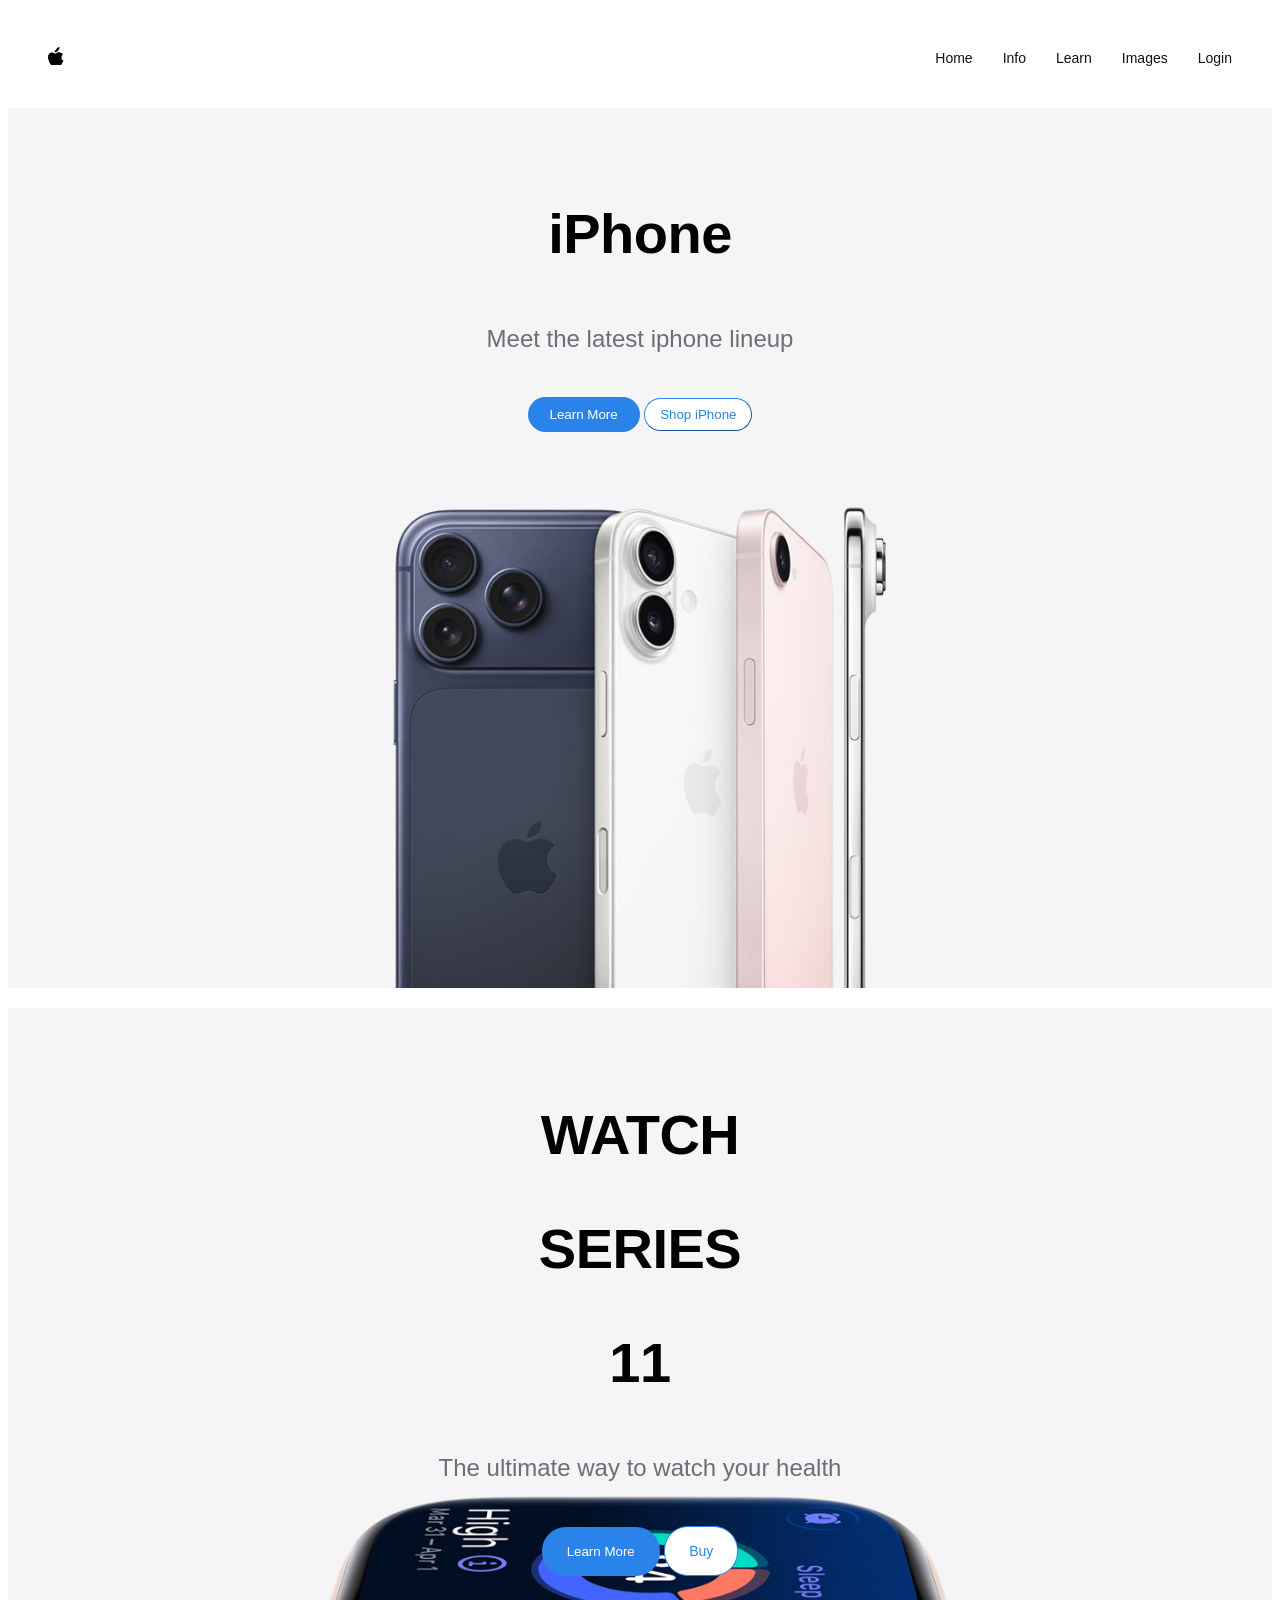
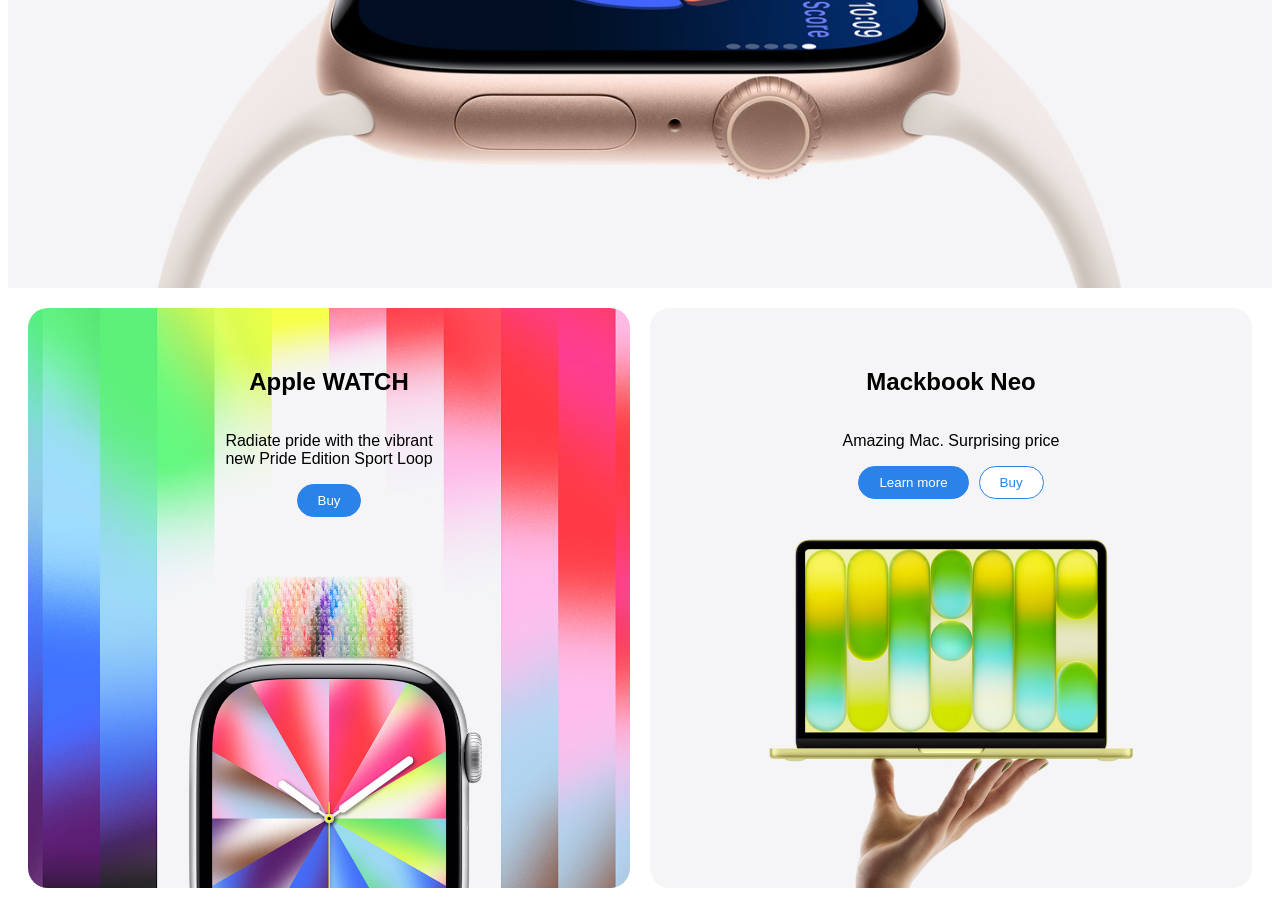
==== index.html @ 995f49a1 "Split title into separate h1 elements for mobile view" ====
<!DOCTYPE html>
<html lang="en">
<head>
    <meta charset="UTF-8">
    <meta name="viewport" content="width=device-width, initial-scale=1.0">
    <title>APPLE Clone 1st file</title>
    <link rel="stylesheet" href="style.css">


</head>
<body>
    <header class="header">
        
        <div class="logo">

<!-- Created with Inkscape (http://www.inkscape.org/) -->

<svg
   width="15.547827"
   height="18.664246"
   viewBox="0 0 15.547827 18.664246"
   version="1.1"
   id="svg1"
   inkscape:version="1.4.4 (dcaf3e7, 2026-05-05)"
   sodipodi:docname="firstlogo.svg"
   xmlns:inkscape="http://www.inkscape.org/namespaces/inkscape"
   xmlns:sodipodi="http://sodipodi.sourceforge.net/DTD/sodipodi-0.dtd"
   xmlns="http://www.w3.org/2000/svg"
   xmlns:svg="http://www.w3.org/2000/svg">
  <sodipodi:namedview
     id="namedview1"
     pagecolor="#505050"
     bordercolor="#eeeeee"
     borderopacity="1"
     inkscape:showpageshadow="0"
     inkscape:pageopacity="0"
     inkscape:pagecheckerboard="0"
     inkscape:deskcolor="#505050"
     inkscape:document-units="px"
     showgrid="true"
     inkscape:zoom="5.7726493"
     inkscape:cx="7.0158427"
     inkscape:cy="25.118449"
     inkscape:window-width="1470"
     inkscape:window-height="895"
     inkscape:window-x="0"
     inkscape:window-y="61"
     inkscape:window-maximized="0"
     inkscape:current-layer="layer1">
    <inkscape:grid
       id="grid12"
       units="px"
       originx="-3.0830322"
       originy="-1.421875"
       spacingx="1"
       spacingy="1"
       empcolor="#0099e5"
       empopacity="0.30196078"
       color="#0099e5"
       opacity="0.14901961"
       empspacing="5"
       enabled="true"
       visible="true" />
  </sodipodi:namedview>
  <defs
     id="defs1" />
  <g
     inkscape:label="Layer 1"
     inkscape:groupmode="layer"
     id="layer1"
     transform="translate(-3.0830321,-1.421875)">
    <path
       id="path13"
       style="fill:currentColor"
       d="m 14.626953,1.421875 -0.002,0.00195 c -0.0067,0.00686 -0.02467,0.021044 -0.06055,0.023437 C 11.758091,1.6344917 9.5959887,5.8009999 9.8261219,6.6914026 9.9504471,7.1724259 12.065749,6.083727 12.558544,5.5585902 c 0.902243,-0.9614548 1.359355,-1.5972534 1.5625,-2 0.143034,-0.1658104 0.570835,-1.393618 0.511718,-1.8339844 -0.03151,-0.2347622 -0.0089,-0.2956198 -0.0059,-0.3027344 z M 13.824219,6.7246094 C 12.349647,6.6986247 11.422672,7.5052197 10.677734,8.1230469 9.788818,8.0410319 10.066128,7.8268773 8.3886719,7.1796875 4.4486832,6.025941 1.8524654,9.7151475 3.6796875,14.791016 c 1.7876158,5.067042 3.2292684,5.644004 5.3867187,5.154296 2.6347668,-0.685483 2.7212038,-0.730618 2.8007818,-0.693359 0.4466,-0.103328 1.797925,0.71184 2.689453,0.712891 1.962832,0.165387 2.286163,-1.50606 4.074218,-5.251953 C 15.110241,14.662646 16.673456,8.8975521 18.427734,8.7734375 16.448742,7.2686027 14.971108,6.7448197 13.824219,6.7246094 Z" />
  </g>
</svg>



        </div>

        <nav class="links-centre">
            <a href="#">Home</a>
            <a href="#">Info</a>
            <a href="#">Learn</a>
            <a href="#">Images</a>
            <a href="#">Login</a>
        </nav>

        
    </header>

    <section class="hero">
        <h1>iPhone</h1>
        <p>Meet the latest iphone lineup</p>
        <div class="buttons">
        <button class="a">Learn More</button>
        <button class="b">Shop iPhone</button>
        </div>
    </section>

    <section class="hero2">
        <h1>WATCH</h1><h1>SERIES</h1><h1>11</h1>
        <p>The ultimate way to watch your health</p>
        <div class="buttons">
        <button class="x">Learn More</button>
        <button class="y">Buy</button>
        </div>
    </section>


    <section class="grid">
        <div class="gridA left">
            <h1>Apple WATCH</h1>
            <p>Radiate pride with the vibrant<br>new Pride Edition Sport Loop</p>
            <button>Buy</button>
        </div>

        <div class="gridB right">
            <h1>Mackbook Neo</h1>
            <p>Amazing Mac. Surprising price</p>
            <div class="Two-button">
            <button class="A">Learn more</button>
            <button class="B">Buy</button>
            </div>
        </div>
    </section>

</body>
</html>
---- style.css ----
body {
  font-family: -apple-system, BlinkMacSystemFont, "Segoe UI",
               Roboto, "Helvetica Neue", Arial, sans-serif;
}
.header{
    display:flex;
    align-items: center;
    justify-content: space-between;
    margin:0;
    padding:20px 40px;
    background-color: rgba(255, 255, 255, 0.8);
    backdrop-filter:blur(10px);
    position:sticky;
    top:0;
    z-index: 1000;
    height:60px;


}
.logo{
    width:40px;
    transition: 0.3s ease;
    color:black;
    cursor:pointer;
}
.logo:hover {
    color: rgba(21, 21, 21, 0.768);
}

.links-centre{
    display:flex;
    gap:30px;
}
.links-centre a{
    font-size: 14px;
    font-weight: 500;
    transition: 0.3s ease;
    color: #111;
    text-decoration: none;
    position:relative;
}

.links-centre a::after{
    content:"";
    position:absolute;
    left:0;
    height:2px;
    width:0px;
    bottom:-4px;
    background:black;
    transition: width 0.3s ease;
}
.links-centre a:hover::after{
    width:100%;
}

.hero{
    min-height:80vh;
    display:flex;
    flex-direction: column;
    align-items: center;
    gap:20px;
    background-color: #f5f5f7;
    padding:80px 20px;
    cursor:pointer;
    background-image: url(appple3.jpg);
    background-size: cover;
    background-position: center;
}

.hero button.a{
    padding:8px 20px;
    border-radius:24px;
    border-color: transparent;
    background-color: rgb(42, 131, 232) ;
    color:white;
}

.hero h1{
    font-size: 56px;
    font-weight: 600;
    letter-spacing: -0.5px;
    line-height:0;
}
.hero p{
    font-size:24px;
    color: #6e6e73;
}

.hero button.b{
    padding:8px 15px;
    border-radius:24px;
    border-color: rgb(42, 131, 232);
    background-color: white;
    color:rgb(42, 131, 232);
    border-width: 1px;
    transition: 0.3s ease;
}
.hero button:hover{
    cursor:pointer;
}
.hero button.b:hover{
    cursor:pointer;
    color:white;
    background-color: rgb(42, 131, 232);
}

.hero2{
    display:flex;
    height:80vh;
    flex-direction: column;
    align-items: center;
    background-color: #f5f5f7;
    margin-top:20px;
    gap:20px;
    padding:80px 20px;
    cursor:pointer;
    background-image: url(applewatch.jpg);
    background-size:cover;
    background-position:center;
}

.hero2 h1{
    font-size:56px;
    font-weight: 600;
    letter-spacing: -0.5px;
    line-height: 1px;
}

.hero2 p{
    font-size: 24px;
    color:#6e6e73;
}
.hero2 button.x{
    padding:16px 24px;
    border: 1px solid transparent;
    border-radius: 24px;
    background: rgb(42, 131, 232);
    color:white;
}
 
.hero2 button.y{
    padding:16px 24px;
    border:1px solid rgb(42, 131, 232);
    border-radius: 24px;
    color:rgb(42, 131, 232);
    background: white;
    font-size: 14px;
}

.hero2 button.y:hover{
    background: rgb(42, 131, 232);
    color:white;
    cursor:pointer;
}
.hero2 button.x:hover{
    cursor:pointer;
}

/* Now I will learn new topic Grid */ 

.grid{
    display:grid;
    grid-template-columns: 1fr 1fr;
    gap:20px;
    padding:20px;
}

.gridA{
    height:500px;
    border-radius: 20px;
    display:flex;
    flex-direction: column;
    align-items: center;
    text-align: center;
    padding:40px;
    background: linear-gradient(to right, #00ff99, #ff0066);
    background-image: url("apple1.jpg");
    background-size:cover;
    background-position: center;
    cursor:pointer;
}
.gridA button{
    border:1px solid rgb(42, 131, 232);
    border-radius:24px;
    padding:8px 20px;
    background-color: rgb(42, 131, 232);
    color:white;
    
}

.gridB{
    height:500px;
    border-radius:20px;
    display:flex;
    flex-direction:column;
    align-items: center;
    padding:40px;
    background: linear-gradient(to left, #00ff99, #ff0066);
    background-image:url("apple2.jpg");
    background-position:center;
    background-size: cover;
    cursor:pointer;
}

.Two-button{
    display:flex;
    gap:10px;
}

.Two-button .A{
    border:1px solid rgb(42, 131, 232);
    background: rgb(42, 131, 232);
    border-radius:24px;
    color:white;
    padding:8px 20px;
}

.Two-button .B{
    border-radius:24px;
    border:1px solid rgb(42, 131, 232);
    color:rgb(42, 131, 232);
    background: white;
    padding:8px 20px;
}

.left button{
    cursor:pointer;
}
.right button{
    cursor:pointer;
}

.Two-button button.B:hover{
    color:white;
    background-color:rgb(42, 131, 232) ;
}
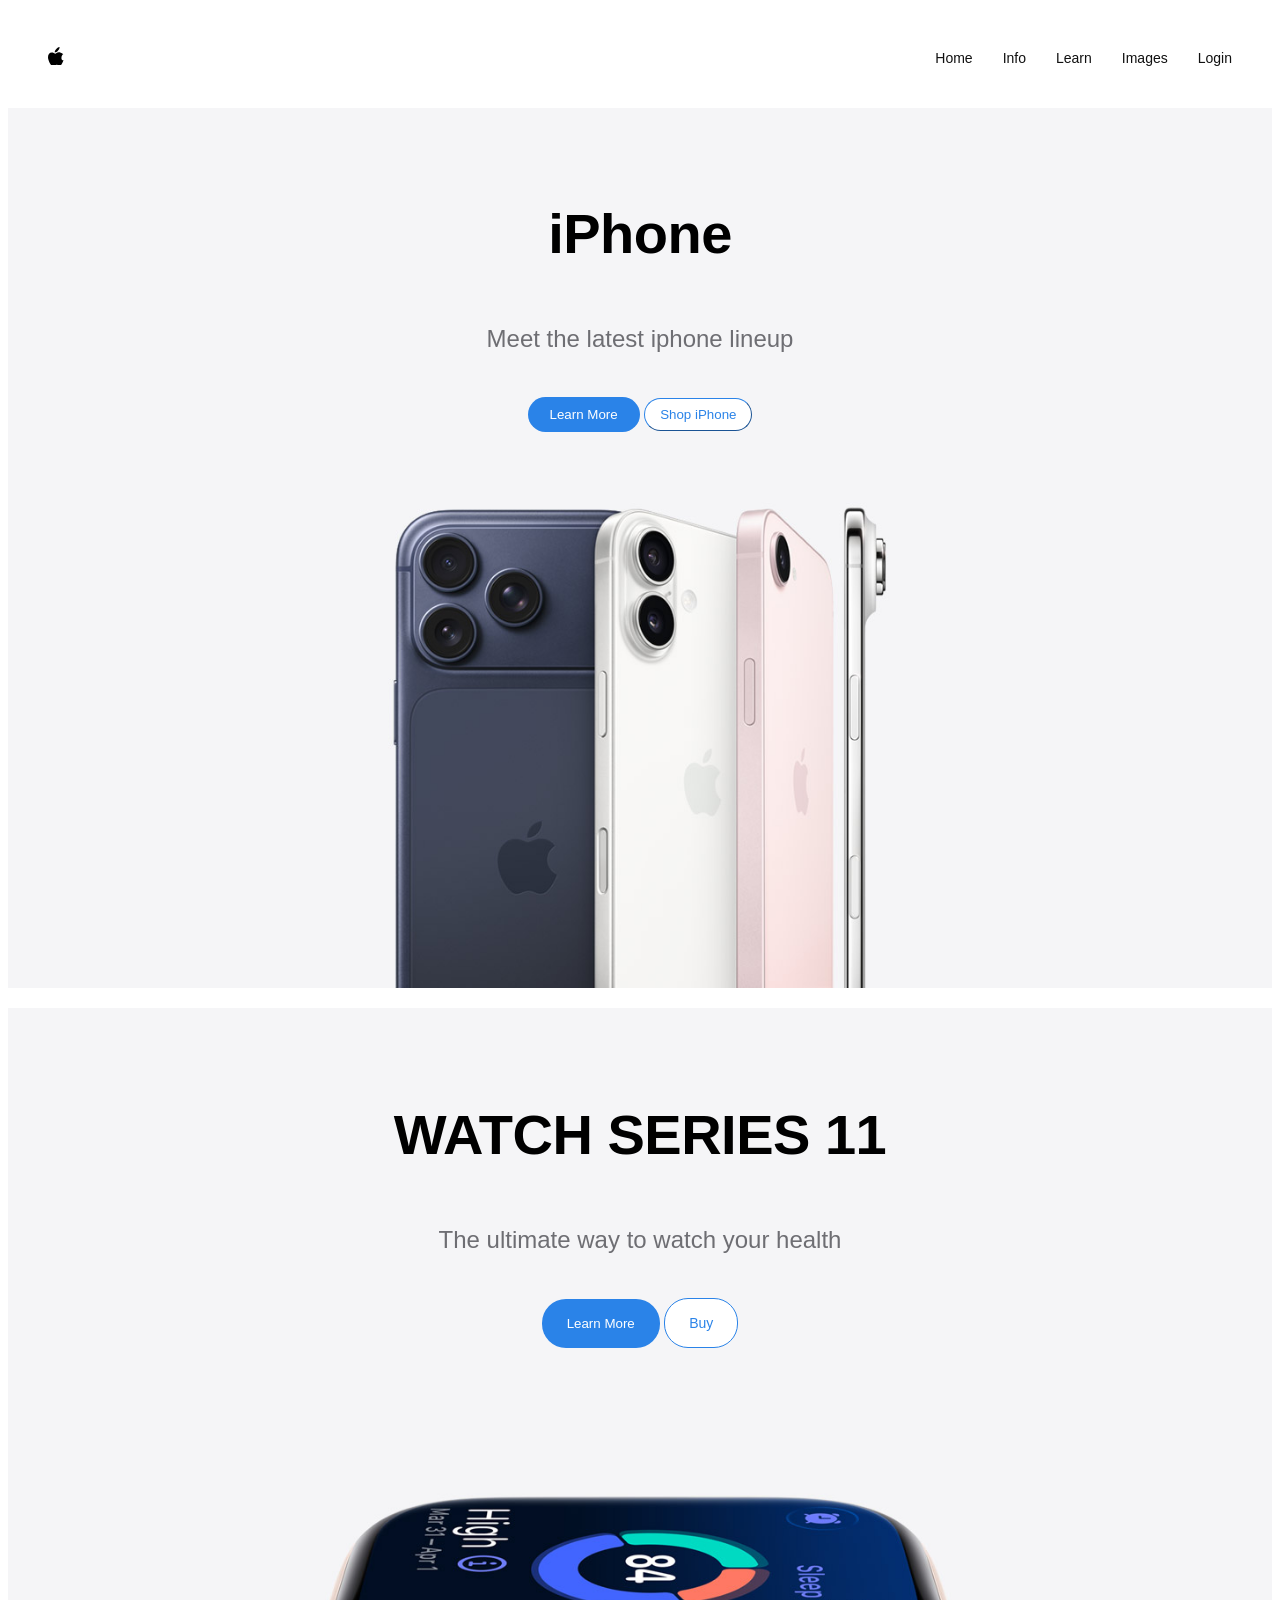
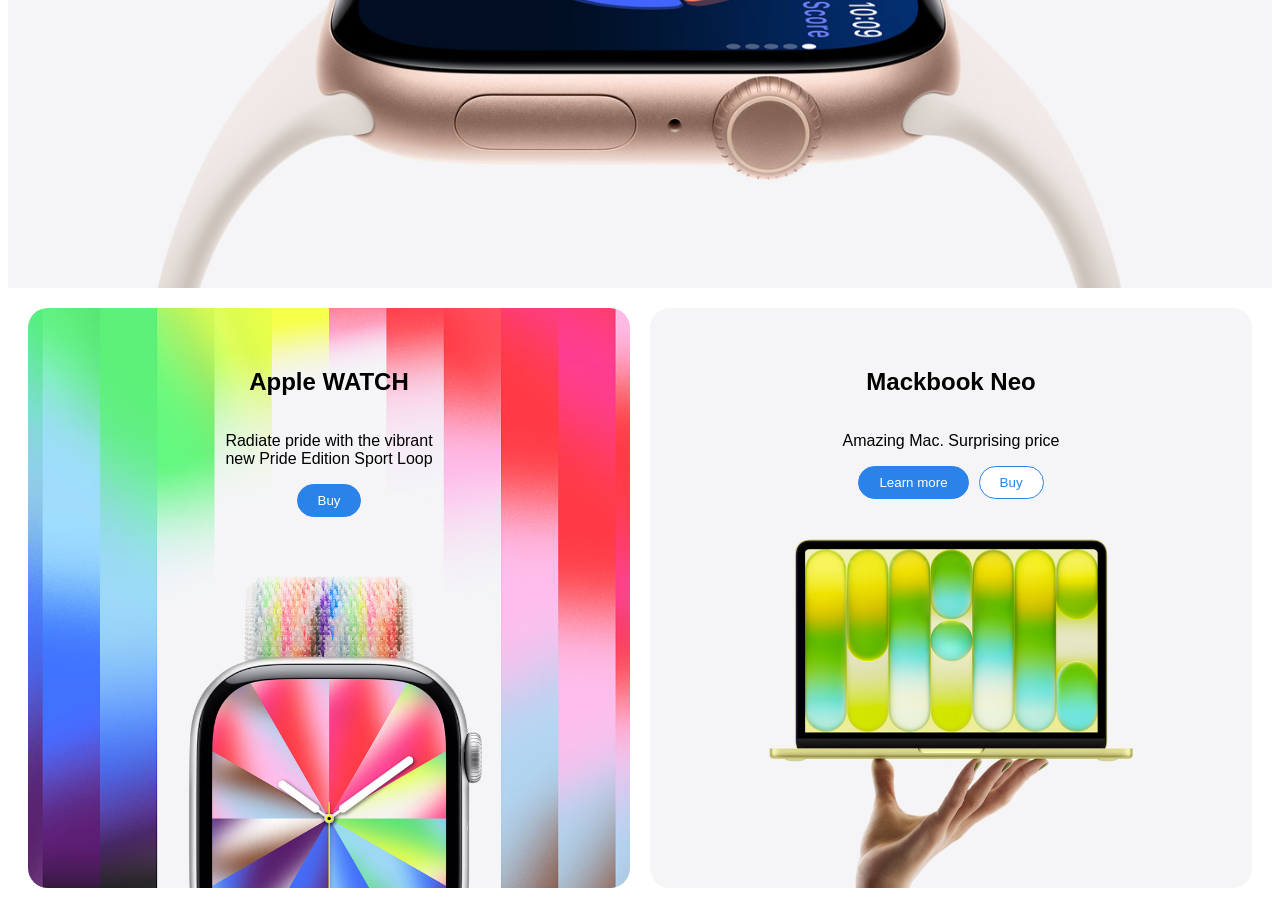
==== commit e49940ff: "Update hero section heading to 'WATCH SERIES 11'" ====
--- a/index.html
+++ b/index.html
@@ -101,7 +101,7 @@
     </section>
 
     <section class="hero2">
-        <h1>WATCH</h1><h1>SERIES</h1><h1>11</h1>
+        <h1>WATCH SERIES 11</h1>
         <p>The ultimate way to watch your health</p>
         <div class="buttons">
         <button class="x">Learn More</button>
